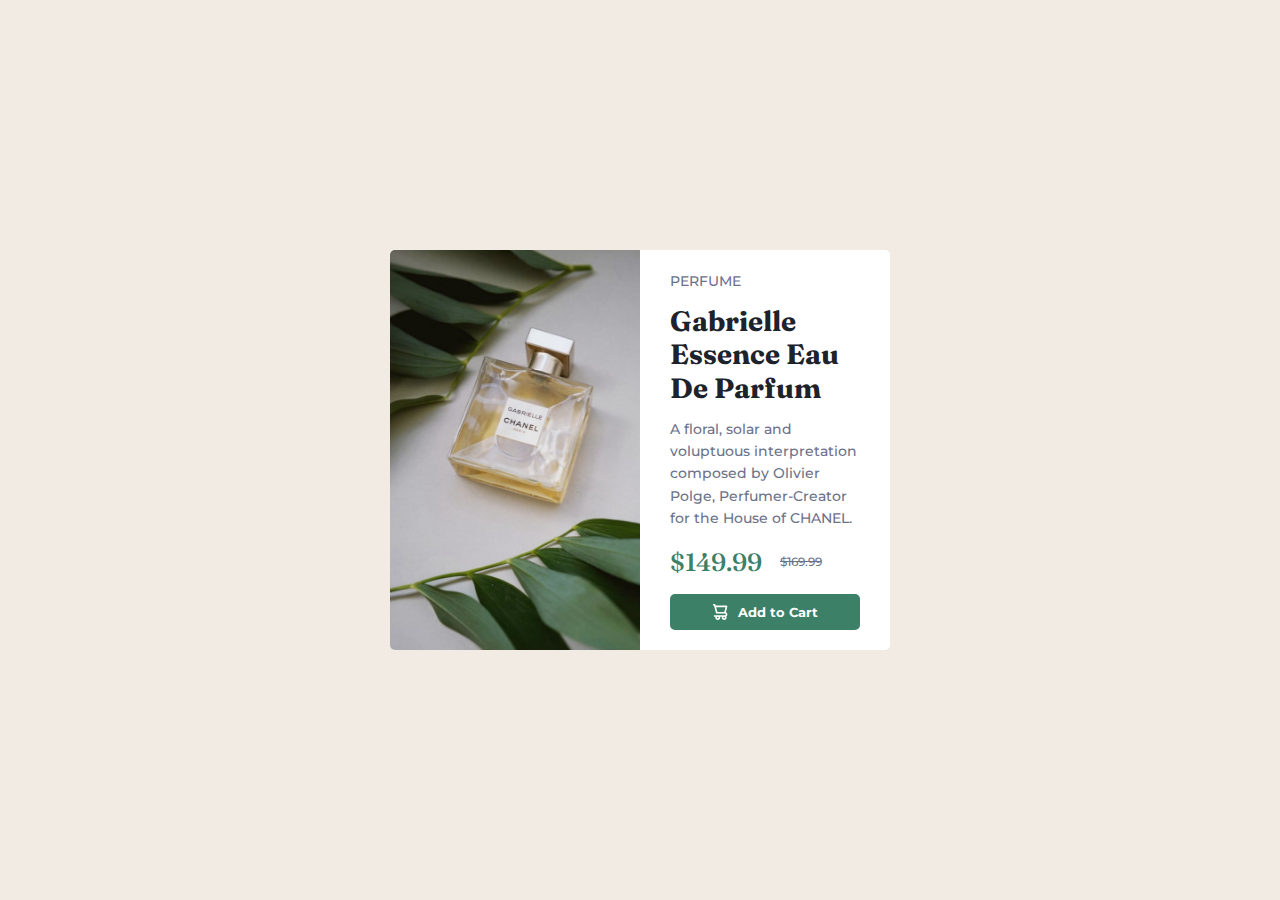
==== index.html @ 1563d4b2 "complete desktop design" ====
<!DOCTYPE html>
<html lang="en">
<head>
  <meta charset="UTF-8">
  <meta http-equiv="X-UA-Compatible" content="IE=edge">
  <meta name="viewport" content="width=device-width, initial-scale=1.0">
  <title>Frontend Mentor | Product preview card component</title>
  <link rel="stylesheet" href="./style.css">
</head>
<body>
  <main class="product">
    <div class="product__img-container"></div>
    <div class="product__details-container">
      <p class="product__name">Perfume</p>
      <h1 class="product__heading">Gabrielle Essence Eau De Parfum</h1>
      <p class="product__info">A floral, solar and voluptuous interpretation composed by Olivier Polge, 
        Perfumer-Creator for the House of CHANEL.</p>
      <div class="product__price">
        <p class="product__price--new">$149.99</p>
        <p class="product__price--old">$169.99</p>
      </div>
      <button class="product__buy">
        <img class="product__buy--cart" src="./img/icon-cart.svg" alt="cart">
        <div class="product__buy--text">Add to Cart</div>
      </button>
    </div>
  </main>

  <!-- <div class="attribution">
    Challenge by <a href="https://www.frontendmentor.io?ref=challenge" target="_blank">Frontend Mentor</a>. 
    Coded by <a href="#">Your Name Here</a>.
  </div> -->
</body>
</html>
---- style.css ----
@import url('https://fonts.googleapis.com/css2?family=Fraunces:opsz,wght@9..144,700&family=Montserrat:wght@500;700&display=swap');

.attribution { font-size: 11px; text-align: center; }
.attribution a { color: hsl(228, 45%, 44%); }

/* COLORS */
:root {
  --color-dark-cyan: hsl(158, 36%, 37%);
  --color-cream: hsl(30, 38%, 92%);
  --color-very-dark-blue: hsl(212, 21%, 14%);
  --color-dark-grayish-blue: hsl(228, 12%, 48%);
  --color-white: hsl(0, 0%, 100%);
}

/* FONTS */

:root {
  --font-primary: "Montserrat", sans-serif;
  --font-secondary: "Fraunces", sans-serif;
}

/* BASE RESET */
*,
*::before,
*::after {
  margin: 0;
  padding: 0;
  box-sizing: inherit;
}

html {
  font-size: 62.5%; /* This defines 1rem == 10px */
  box-sizing: border-box;
}

html, body {
  width: 100%;
  height: 100%;
}

body {
  font-family: var(--font-primary);
  background-color: var(--color-cream);
  color: var(--color-dark-grayish-blue);
  font-weight: 500;
  font-size: 1.4rem;
  line-height: 1.6;
  display: flex;
  align-items: center;
  justify-content: center;
}

.product {
  display: flex;
  justify-content: center;
  align-items: center;
  height: 40rem;
  width: 50rem;
  border-radius: 5px;
}

.product__img-container {
  width: 50%;
  height: 100%;
  background-image: url(./img/image-product-desktop.jpg);
  background-size: cover;
  background-position: center;
  border-radius: 5px 0 0 5px;
}

.product__details-container {
  background-color: var(--color-white);
  width: 50%;
  height: 100%;
  border-radius: 0 5px 5px 0;
  padding: 2rem 3rem;

  display: flex;
  flex-direction: column;
  justify-content: space-between;
}

.product__name {
  text-transform: uppercase;
}

.product__heading {
  font-family: var(--font-secondary);
  line-height: 1.2;
  color: var(--color-very-dark-blue);
}

.product__info {

}

.product__price {
  display: flex;
  align-items: center;
}

.product__price--new {
  font-family: var(--font-secondary);
  font-size: 2.5rem;
  color: var(--color-dark-cyan);
  margin-right: 1.8rem;
}

.product__price--old {
  font-size: 1.2rem;
  text-decoration: line-through;
}

.product__buy {
  padding: 1rem 0;
  font-family: inherit;
  font-weight: 700;
  border-radius: 5px;
  background-color: var(--color-dark-cyan);
  color: var(--color-white);
  border: none;
  display: flex;
  justify-content: center;
  align-items: center;
}

.product__buy--cart {
  margin-right: 1rem;
}
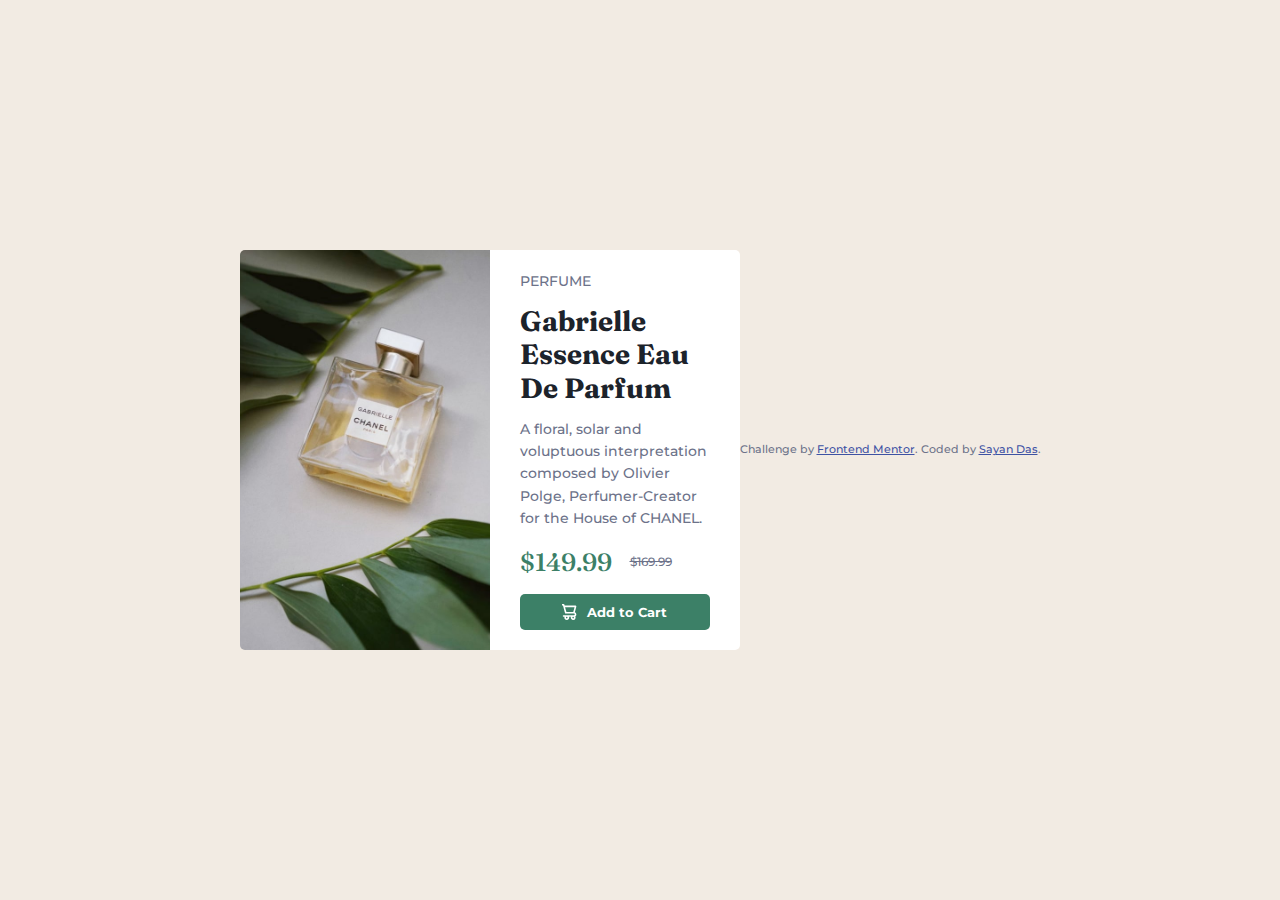
==== commit 445966f5: "Update index.html" ====
--- a/index.html
+++ b/index.html
@@ -26,9 +26,9 @@
     </div>
   </main>
 
-  <!-- <div class="attribution">
+  <div class="attribution">
     Challenge by <a href="https://www.frontendmentor.io?ref=challenge" target="_blank">Frontend Mentor</a>. 
-    Coded by <a href="#">Your Name Here</a>.
-  </div> -->
+    Coded by <a href="https://www.linkedin.com/in/thesayandas/">Sayan Das</a>.
+  </div>
 </body>
-</html>+</html>
--- a/style.css
+++ b/style.css
@@ -34,8 +34,8 @@
 }
 
 html, body {
-  width: 100%;
-  height: 100%;
+  width: 100vw;
+  height: 100vh;
 }
 
 body {
@@ -57,6 +57,7 @@
   height: 40rem;
   width: 50rem;
   border-radius: 5px;
+  transition: all .5s;
 }
 
 .product__img-container {
@@ -122,8 +123,39 @@
   display: flex;
   justify-content: center;
   align-items: center;
+  cursor: pointer;
+  transition: all .2s;
+}
+
+.product__buy:hover {
+  background-color: hsl(158, 49%, 22%);
 }
 
 .product__buy--cart {
   margin-right: 1rem;
+}
+
+/* MEDIA QUERIES */
+
+@media (max-width: 59.375em) { /* 950px / 16 */
+  html {
+    font-size: 56.25%;
+  }
+
+  .product {
+    flex-direction: column;
+    width: 60rem;
+    height: 60rem;
+  }
+
+  .product__img-container {
+    background-image: url(./img/image-product-mobile.jpg);
+    height: 40%;
+    border-radius: 5px 5px 0 0;
+  }
+
+  .product__details-container {
+    height: 60%;
+    border-radius: 0 0 5px 5px;
+  }
 }